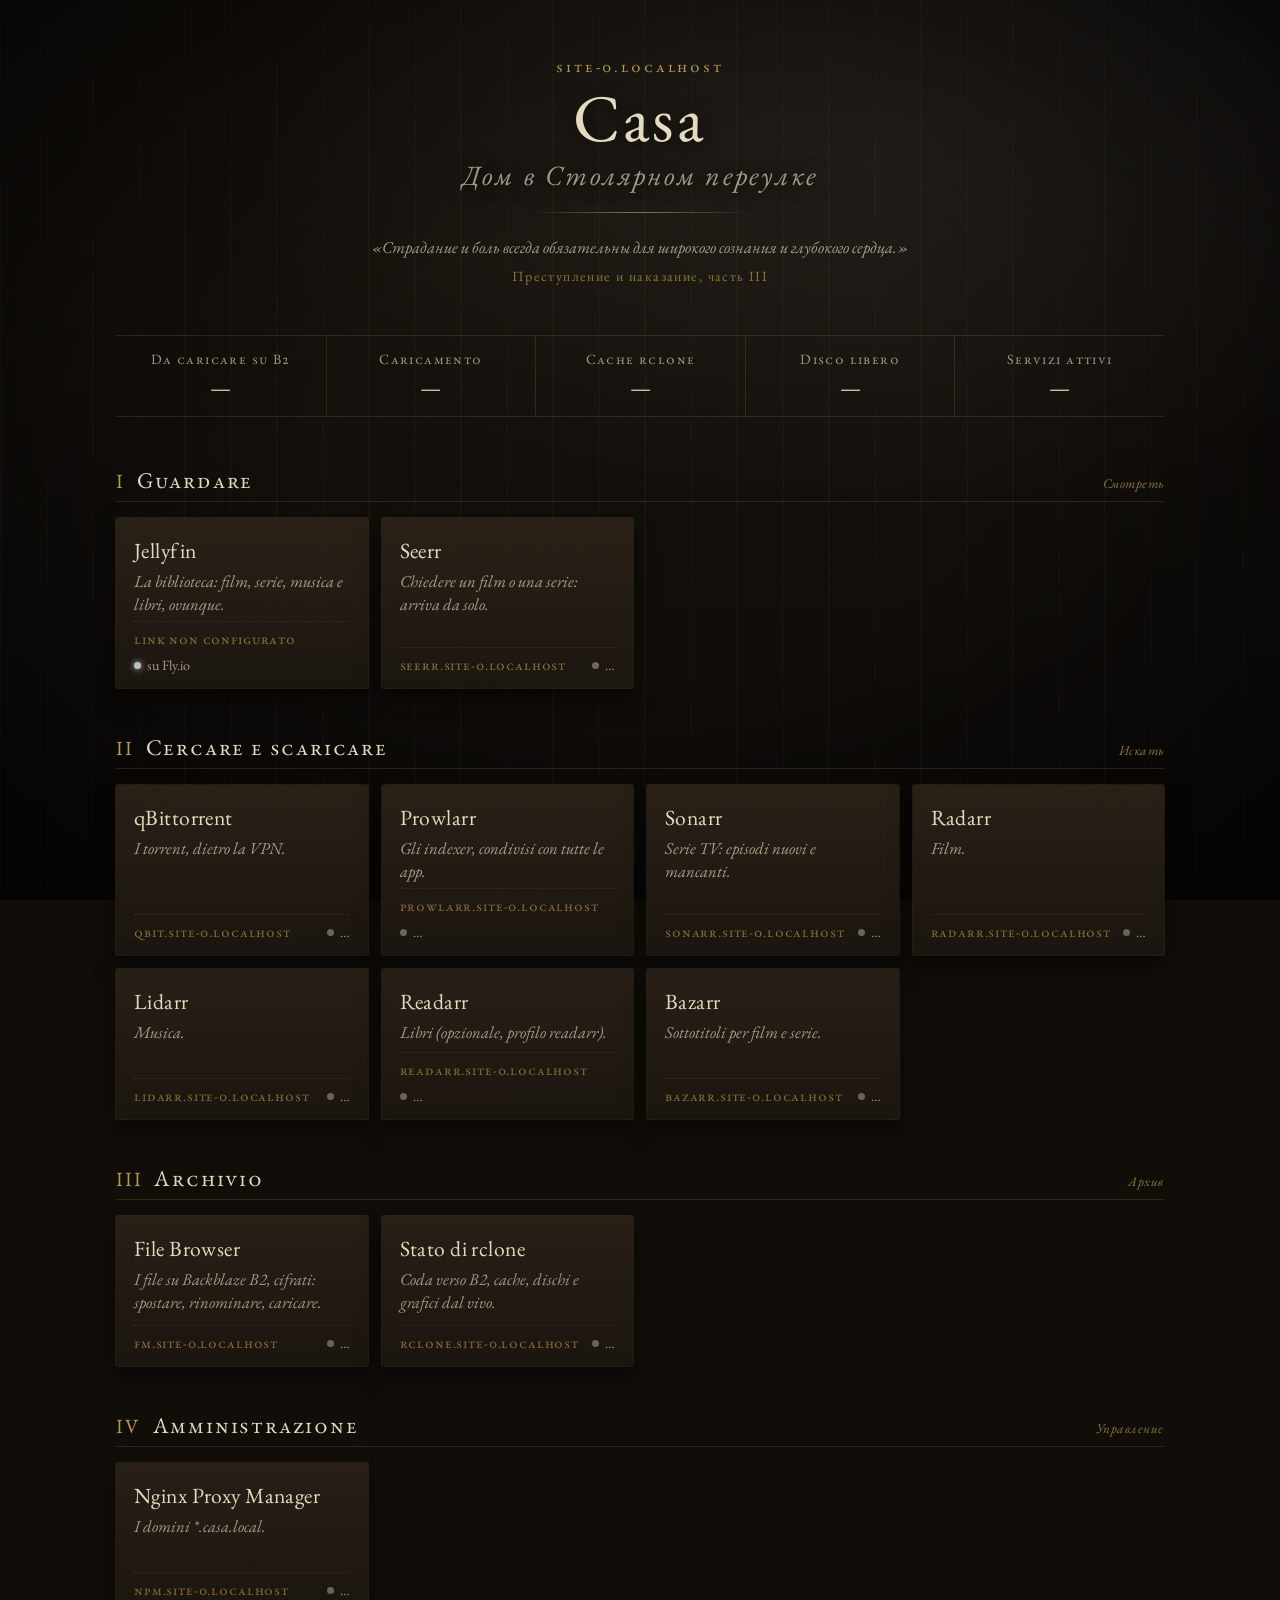
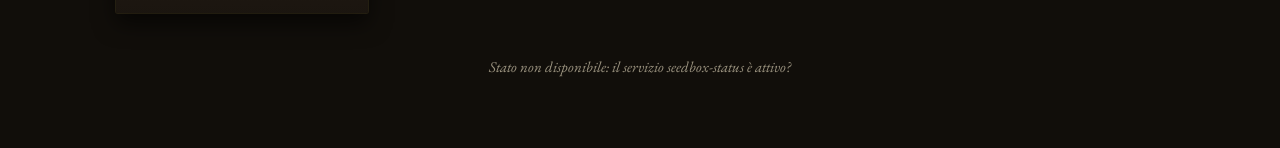
==== home/www/index.html @ 89aa5371 "Dashboard casa.local con i link a tutti i servizi, nel tema di Jellyfin - container home (busybox ht" ====
<!doctype html>
<html lang="it">
<head>
<meta charset="utf-8">
<meta name="viewport" content="width=device-width, initial-scale=1">
<title>Casa</title>
<meta name="color-scheme" content="dark">
<link rel="preconnect" href="https://fonts.googleapis.com">
<link rel="preconnect" href="https://fonts.gstatic.com" crossorigin>
<link rel="stylesheet" href="https://fonts.googleapis.com/css2?family=EB+Garamond:ital,wght@0,400;0,500;0,600;1,400&family=Old+Standard+TT:ital,wght@0,400;0,700;1,400&display=swap">
<style>
	/* Stesso tema di jellyfin/jellyfin.css: la soffitta di Raskol'nikov */
	:root {
		--rk-soot: #110e0a;
		--rk-wood-dark: #1c1610;
		--rk-wood: #2a2118;
		--rk-wood-light: #3b2f23;
		--rk-blanket: #6b6455;
		--rk-wallpaper: #b8994f;
		--rk-wallpaper-dim: #8a7136;
		--rk-paper: #e4d9bd;
		--rk-paper-2: rgba(228, 217, 189, 0.66);
		--rk-window: #b4bfc3;
		--rk-blood: #a8443a;
		--rk-divider: rgba(184, 153, 79, 0.16);
		--rk-font-text: "EB Garamond", Georgia, "Times New Roman", serif;
		--rk-font-title: "Old Standard TT", "EB Garamond", Georgia, serif;
		scrollbar-color: var(--rk-wallpaper-dim) var(--rk-soot);
	}
	* { box-sizing: border-box; }
	::selection { background: rgba(184, 153, 79, 0.45); color: #fff8e6; }
	html { font-size: 104%; }
	body {
		margin: 0; min-height: 100vh;
		font-family: var(--rk-font-text); color: var(--rk-paper);
		background-color: var(--rk-soot);
		background-image:
			radial-gradient(ellipse 70% 55% at 68% 18%, rgba(180, 191, 195, 0.07), transparent 70%),
			radial-gradient(ellipse at center, transparent 35%, rgba(0, 0, 0, 0.75) 100%),
			repeating-linear-gradient(90deg,
				rgba(184, 153, 79, 0.035) 0 2px,
				transparent 2px 46px,
				rgba(184, 153, 79, 0.02) 46px 48px,
				transparent 48px 92px),
			linear-gradient(180deg, #19140d 0%, var(--rk-soot) 60%, #0c0a07 100%);
		background-attachment: fixed;
	}
	/* grana di pellicola */
	body::after {
		content: ""; position: fixed; inset: 0; pointer-events: none; z-index: 10;
		opacity: 0.07; mix-blend-mode: overlay;
		background-image: url("data:image/svg+xml;utf8,<svg xmlns='http://www.w3.org/2000/svg' width='160' height='160'><filter id='n'><feTurbulence type='fractalNoise' baseFrequency='0.85' numOctaves='3' stitchTiles='stitch'/><feColorMatrix values='0 0 0 0 0.9  0 0 0 0 0.85  0 0 0 0 0.7  0 0 0 1 0'/></filter><rect width='100%' height='100%' filter='url(%23n)'/></svg>");
	}
	main { max-width: 1080px; margin: 0 auto; padding: 56px 16px 72px; }

	/* frontespizio */
	header { text-align: center; margin-bottom: 48px; }
	.eyebrow { font-variant: small-caps; letter-spacing: 0.18em; color: var(--rk-wallpaper); font-size: 0.95rem; }
	h1 {
		font-family: var(--rk-font-title); font-weight: 400; letter-spacing: 0.04em;
		font-size: clamp(2.6rem, 7vw, 4rem); margin: 6px 0 0; line-height: 1.05;
		text-shadow: 0 2px 18px rgba(0, 0, 0, 0.8);
	}
	h1 .ru { display: block; font-style: italic; font-size: 0.42em; color: var(--rk-paper-2); letter-spacing: 0.08em; margin-top: 8px; }
	.rule { width: 220px; max-width: 60%; margin: 22px auto; border: 0; height: 1px;
		background: linear-gradient(90deg, transparent, var(--rk-wallpaper-dim), transparent); }
	.epigraph { font-style: italic; color: var(--rk-paper-2); max-width: 560px; margin: 0 auto; line-height: 1.5; }
	.epigraph cite { display: block; font-style: normal; font-variant: small-caps; letter-spacing: 0.1em; font-size: 0.85rem; margin-top: 6px; color: var(--rk-wallpaper-dim); }

	/* registro: lo stato della casa in una riga */
	.ledger {
		display: grid; grid-template-columns: repeat(auto-fit, minmax(150px, 1fr));
		border-top: 1px solid var(--rk-divider); border-bottom: 1px solid var(--rk-divider);
		margin: 0 0 48px;
	}
	.ledger div { padding: 14px 12px; text-align: center; }
	.ledger div + div { border-left: 1px solid var(--rk-divider); }
	.ledger dt { font-variant: small-caps; letter-spacing: 0.1em; font-size: 0.85rem; color: var(--rk-paper-2); }
	.ledger dd { margin: 4px 0 0; font-family: var(--rk-font-title); font-size: 1.35rem; font-variant-numeric: tabular-nums; }
	.ledger dd small { font-family: var(--rk-font-text); font-size: 0.85rem; color: var(--rk-paper-2); }
	@media (max-width: 640px) { .ledger div + div { border-left: 0; } .ledger div { border-bottom: 1px solid var(--rk-divider); } }

	/* parti */
	section { margin-bottom: 44px; }
	h2 {
		font-family: var(--rk-font-title); font-weight: 400; font-variant: small-caps;
		letter-spacing: 0.08em; font-size: 1.35rem; margin: 0 0 16px; padding-bottom: 6px;
		border-bottom: 1px solid var(--rk-divider); display: flex; align-items: baseline; gap: 12px;
	}
	h2 .num { color: var(--rk-wallpaper); font-size: 0.9em; }
	h2 .ru { margin-left: auto; font-variant: normal; font-style: italic; font-size: 0.8rem; color: var(--rk-wallpaper-dim); letter-spacing: 0.04em; }
	.cards { display: grid; grid-template-columns: repeat(auto-fill, minmax(240px, 1fr)); gap: 14px; }

	/* schede: vecchie pagine che si scaldano alla luce */
	.card {
		position: relative; display: flex; flex-direction: column; gap: 6px;
		padding: 18px 18px 14px; min-height: 150px;
		color: inherit; text-decoration: none;
		background: linear-gradient(180deg, rgba(42, 33, 24, 0.92), rgba(28, 22, 16, 0.92));
		border-radius: 2px;
		box-shadow: 0 0 0 1px rgba(184, 153, 79, 0.14), 0 10px 22px rgba(0, 0, 0, 0.6);
		transition: box-shadow 0.45s ease, transform 0.45s ease, background 0.45s ease;
	}
	.card:hover, .card:focus-visible {
		box-shadow: 0 0 0 1px rgba(184, 153, 79, 0.5), 0 14px 30px rgba(0, 0, 0, 0.7);
		transform: translateY(-2px);
		background: linear-gradient(180deg, rgba(59, 47, 35, 0.95), rgba(28, 22, 16, 0.95));
		outline: none;
	}
	.card:focus-visible { box-shadow: 0 0 0 2px var(--rk-wallpaper), 0 14px 30px rgba(0, 0, 0, 0.7); }
	.card .name { font-family: var(--rk-font-title); font-size: 1.3rem; letter-spacing: 0.02em; }
	.card .desc { font-style: italic; color: var(--rk-paper-2); line-height: 1.35; flex: 1; }
	.card .foot { display: flex; justify-content: space-between; align-items: center; gap: 8px; flex-wrap: wrap;
		font-size: 0.85rem; padding-top: 8px; border-top: 1px dotted var(--rk-divider); }
	.card .host { font-variant: small-caps; letter-spacing: 0.06em; color: var(--rk-wallpaper-dim); word-break: break-all; }
	.state { display: inline-flex; align-items: center; gap: 6px; color: var(--rk-paper-2); white-space: nowrap; }
	.state::before { content: ""; width: 7px; height: 7px; border-radius: 50%; background: var(--dot, var(--rk-blanket)); box-shadow: 0 0 6px var(--dot, transparent); }
	.state.up { --dot: var(--rk-wallpaper); color: var(--rk-paper); }
	.state.down { --dot: var(--rk-blood); color: #d9a097; }
	.state.away { --dot: var(--rk-window); }
	.card.down .name { color: var(--rk-paper-2); }

	footer { text-align: center; color: var(--rk-paper-2); font-size: 0.9rem; font-style: italic; }
	@media (prefers-reduced-motion: reduce) { .card { transition: none; } .card:hover { transform: none; } }
</style>
</head>
<body>
<main>
	<header>
		<div class="eyebrow" id="domain">casa.local</div>
		<h1>Casa <span class="ru" lang="ru">Дом в Столярном переулке</span></h1>
		<hr class="rule">
		<p class="epigraph" lang="ru">«Страдание и боль всегда обязательны для широкого сознания и глубокого сердца.»
			<cite>Преступление и наказание, часть III</cite></p>
	</header>

	<dl class="ledger" aria-label="Stato della casa">
		<div><dt>Da caricare su B2</dt><dd id="l-queue">—</dd></div>
		<div><dt>Caricamento</dt><dd id="l-speed">—</dd></div>
		<div><dt>Cache rclone</dt><dd id="l-cache">—</dd></div>
		<div><dt>Disco libero</dt><dd id="l-disk">—</dd></div>
		<div><dt>Servizi attivi</dt><dd id="l-svc">—</dd></div>
	</dl>

	<div id="parts"></div>

	<footer id="foot">in attesa dello stato…</footer>
</main>

<script>
// stato: "key" è il nome controllato da seedbox-status (data/services.json)
const PARTS = [
	{ num: "I", title: "Guardare", ru: "Смотреть", items: [
		{ name: "Jellyfin", desc: "La biblioteca: film, serie, musica e libri, ovunque.", ext: "jellyfin", note: "su Fly.io" },
		{ name: "Seerr", desc: "Chiedere un film o una serie: arriva da solo.", sub: "seerr", key: "seerr" },
	] },
	{ num: "II", title: "Cercare e scaricare", ru: "Искать", items: [
		{ name: "qBittorrent", desc: "I torrent, dietro la VPN.", sub: "qbit", key: "qbit" },
		{ name: "Prowlarr", desc: "Gli indexer, condivisi con tutte le app.", sub: "prowlarr", key: "prowlarr" },
		{ name: "Sonarr", desc: "Serie TV: episodi nuovi e mancanti.", sub: "sonarr", key: "sonarr" },
		{ name: "Radarr", desc: "Film.", sub: "radarr", key: "radarr" },
		{ name: "Lidarr", desc: "Musica.", sub: "lidarr", key: "lidarr" },
		{ name: "Readarr", desc: "Libri (opzionale, profilo readarr).", sub: "readarr", key: "readarr", optional: true },
		{ name: "Bazarr", desc: "Sottotitoli per film e serie.", sub: "bazarr", key: "bazarr" },
	] },
	{ num: "III", title: "Archivio", ru: "Архив", items: [
		{ name: "File Browser", desc: "I file su Backblaze B2, cifrati: spostare, rinominare, caricare.", sub: "fm", key: "fm" },
		{ name: "Stato di rclone", desc: "Coda verso B2, cache, dischi e grafici dal vivo.", sub: "rclone", key: "rclone" },
	] },
	{ num: "IV", title: "Amministrazione", ru: "Управление", items: [
		{ name: "Nginx Proxy Manager", desc: "I domini *.casa.local.", sub: "npm", key: "npm" },
	] },
];

const $ = (id) => document.getElementById(id);
const base = location.hostname || "casa.local";
$("domain").textContent = base;
const links = {};
const cards = {};

function el(tag, attrs = {}, ...kids) {
	const n = document.createElement(tag);
	for (const [k, v] of Object.entries(attrs)) n.setAttribute(k, v);
	n.append(...kids);
	return n;
}

function render() {
	const parts = $("parts");
	parts.replaceChildren(...PARTS.map((p) => el("section", {},
		el("h2", {}, el("span", { class: "num" }, p.num), p.title, el("span", { class: "ru", lang: "ru" }, p.ru)),
		el("div", { class: "cards" }, ...p.items.map((it) => {
			const href = it.ext ? links[it.ext] : `${location.protocol}//${it.sub}.${base}/`;
			const host = it.ext ? (href ? new URL(href).host : "link non configurato") : `${it.sub}.${base}`;
			const state = el("span", { class: "state" + (it.ext ? " away" : "") }, it.ext ? it.note : "…");
			const a = el(href ? "a" : "div", href ? { class: "card", href, ...(it.ext ? { target: "_blank", rel: "noopener" } : {}) } : { class: "card" },
				el("span", { class: "name" }, it.name),
				el("span", { class: "desc" }, it.desc),
				el("span", { class: "foot" }, el("span", { class: "host" }, host), state));
			if (it.key) cards[it.key] = { card: a, state, it };
			return a;
		})))));
}

function bytes(n) {
	if (n == null) return "—";
	const u = ["B", "KB", "MB", "GB", "TB"]; let i = 0;
	while (n >= 1024 && i < u.length - 1) { n /= 1024; i++; }
	return (i ? n.toFixed(n < 10 ? 1 : 0) : n) + " " + u[i];
}
function set(id, main, small) {
	$(id).replaceChildren(main, ...(small ? [" ", el("small", {}, small)] : []));
}

async function getJSON(path) {
	const r = await fetch(path + "?t=" + Date.now(), { cache: "no-store" });
	if (!r.ok) throw new Error(r.status);
	return r.json();
}

async function refresh() {
	try {
		const svc = (await getJSON("data/services.json")).services || {};
		let up = 0, total = 0;
		for (const [key, c] of Object.entries(cards)) {
			const s = svc[key];
			const isUp = !!(s && s.up);
			const off = !isUp && c.it.optional;
			if (!off) { total++; if (isUp) up++; }
			c.state.className = "state " + (isUp ? "up" : off ? "" : "down");
			c.state.textContent = isUp ? "attivo" : off ? "non attivo" : "non risponde";
			c.card.classList.toggle("down", !isUp);
		}
		set("l-svc", `${up}/${total}`);
	} catch (e) { /* senza services.json restano i puntini neutri */ }

	try {
		const s = await getJSON("data/status.json");
		const u = s.upload, c = s.cache, d = s.data_disk;
		if (u) {
			set("l-queue", String(u.queued_files + u.uploading_files), "file · " + bytes(u.queued_bytes + u.uploading_bytes));
			set("l-speed", bytes(s.system.upload_rate), "/s");
		}
		if (c) set("l-cache", bytes(c.used), "di " + bytes(c.max));
		if (d) set("l-disk", bytes(d.free), "di " + bytes(d.size));
		$("foot").textContent = "Aggiornato alle " + new Date(s.updated).toLocaleTimeString("it-IT")
			+ (s.b2_mounted ? " · B2 montato" : " · B2 non montato");
	} catch (e) {
		$("foot").textContent = "Stato non disponibile: il servizio seedbox-status è attivo?";
	}
}

(async () => {
	try { Object.assign(links, await getJSON("data/links.json")); } catch (e) { /* Jellyfin senza link */ }
	render();
	refresh();
	setInterval(() => { if (!document.hidden) refresh(); }, 10000);
	document.addEventListener("visibilitychange", () => { if (!document.hidden) refresh(); });
})();
</script>
</body>
</html>
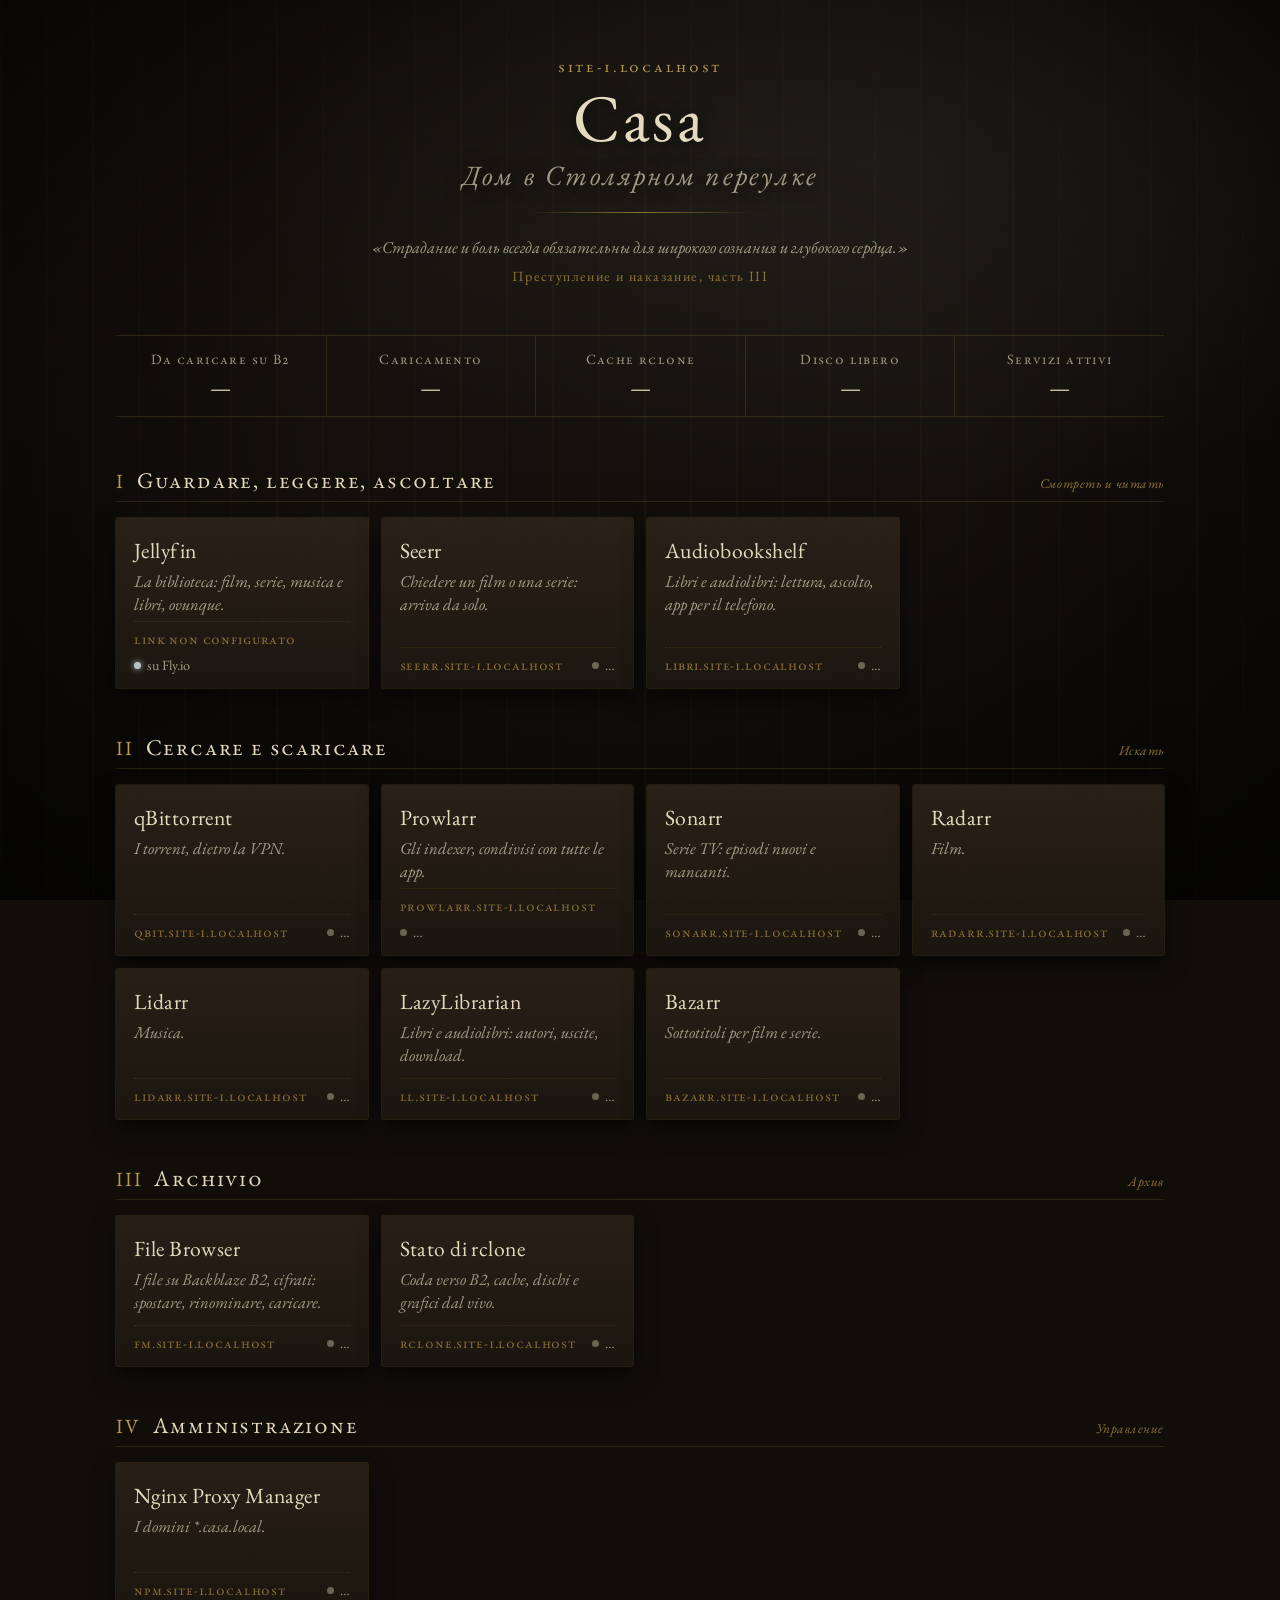
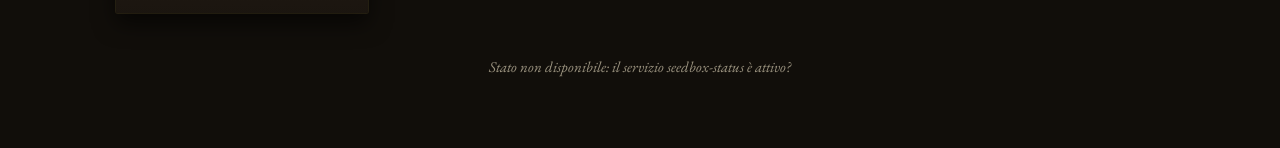
==== commit c1b11b95: "Libri e audiolibri (LazyLibrarian + Audiobookshelf), limiti di seed, rotazione dei log - LazyLibrari" ====
--- a/home/www/index.html
+++ b/home/www/index.html
@@ -150,9 +150,10 @@
 <script>
 // stato: "key" è il nome controllato da seedbox-status (data/services.json)
 const PARTS = [
-	{ num: "I", title: "Guardare", ru: "Смотреть", items: [
+	{ num: "I", title: "Guardare, leggere, ascoltare", ru: "Смотреть и читать", items: [
 		{ name: "Jellyfin", desc: "La biblioteca: film, serie, musica e libri, ovunque.", ext: "jellyfin", note: "su Fly.io" },
 		{ name: "Seerr", desc: "Chiedere un film o una serie: arriva da solo.", sub: "seerr", key: "seerr" },
+		{ name: "Audiobookshelf", desc: "Libri e audiolibri: lettura, ascolto, app per il telefono.", sub: "libri", key: "audiobookshelf" },
 	] },
 	{ num: "II", title: "Cercare e scaricare", ru: "Искать", items: [
 		{ name: "qBittorrent", desc: "I torrent, dietro la VPN.", sub: "qbit", key: "qbit" },
@@ -160,7 +161,7 @@
 		{ name: "Sonarr", desc: "Serie TV: episodi nuovi e mancanti.", sub: "sonarr", key: "sonarr" },
 		{ name: "Radarr", desc: "Film.", sub: "radarr", key: "radarr" },
 		{ name: "Lidarr", desc: "Musica.", sub: "lidarr", key: "lidarr" },
-		{ name: "Readarr", desc: "Libri (opzionale, profilo readarr).", sub: "readarr", key: "readarr", optional: true },
+		{ name: "LazyLibrarian", desc: "Libri e audiolibri: autori, uscite, download.", sub: "ll", key: "lazylibrarian" },
 		{ name: "Bazarr", desc: "Sottotitoli per film e serie.", sub: "bazarr", key: "bazarr" },
 	] },
 	{ num: "III", title: "Archivio", ru: "Архив", items: [
